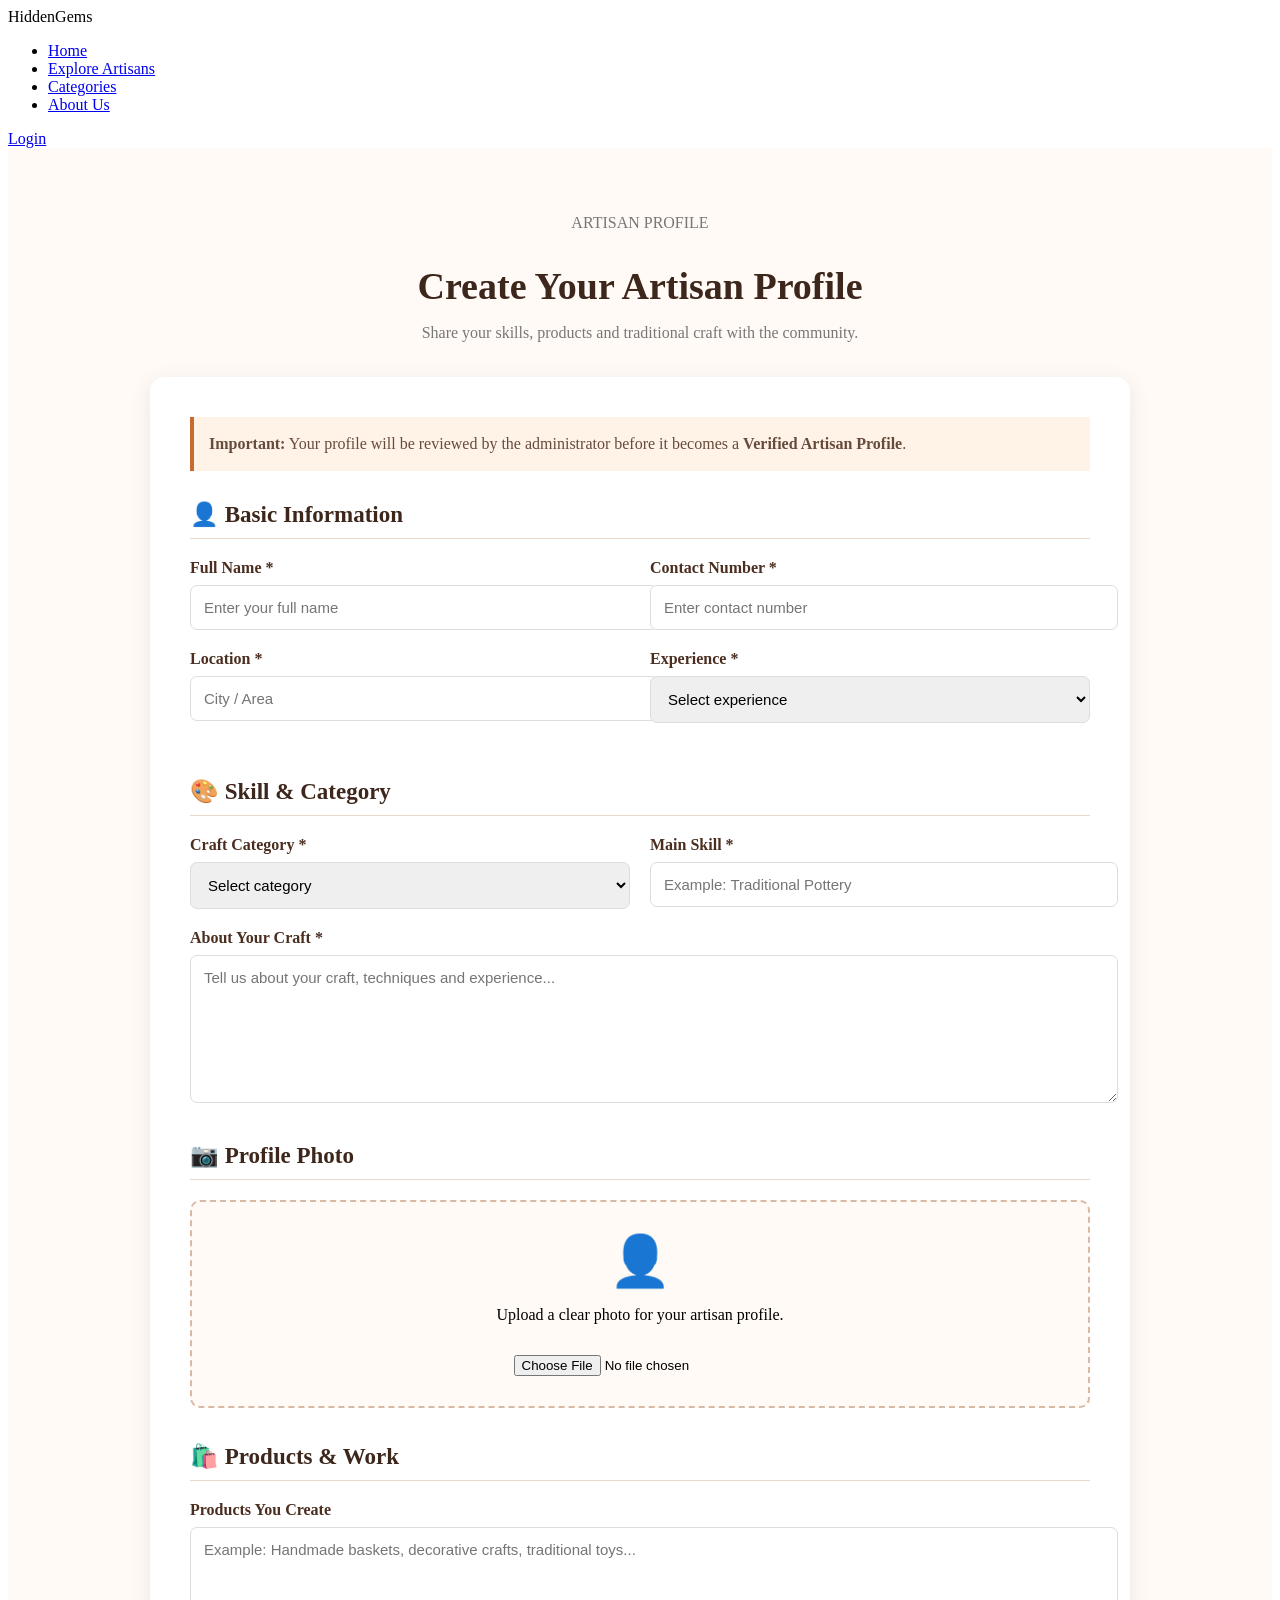
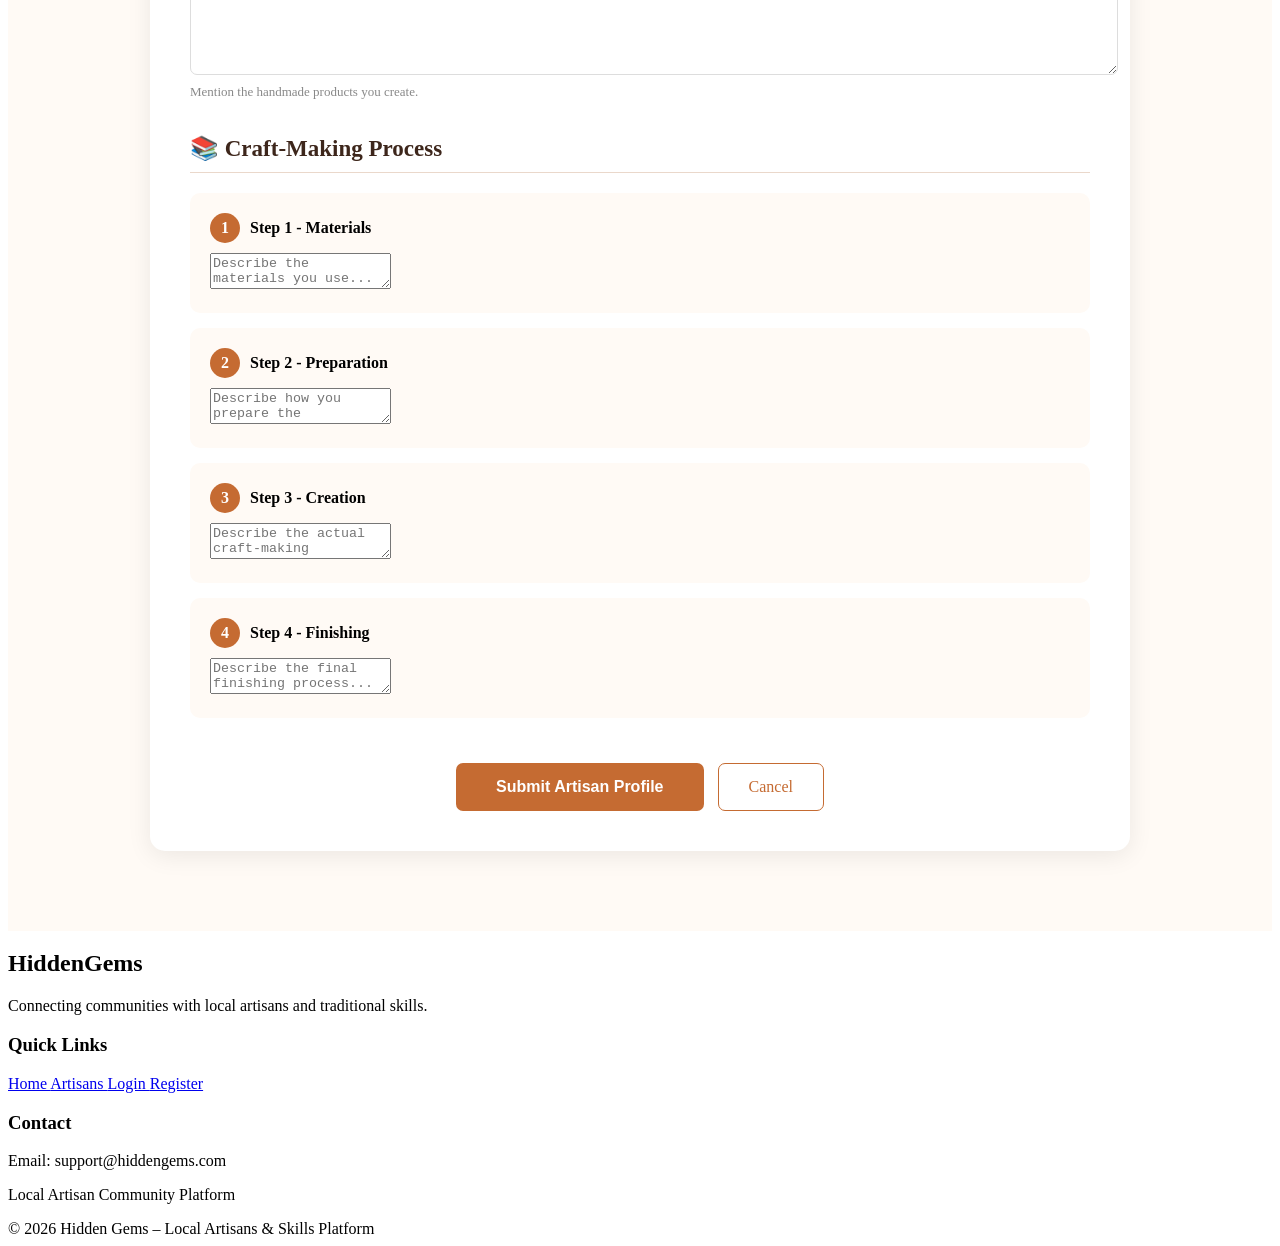
==== add-artisan.html @ 2cd4e985 "Initial commit" ====
<!DOCTYPE html>
<html lang="en">

<head>
    <meta charset="UTF-8">
    <meta name="viewport" content="width=device-width, initial-scale=1.0">

    <title>Add Artisan Profile | Hidden Gems</title>

    <link rel="stylesheet" href="css/style.css">

    <style>

        .form-page {
            background: #fffaf5;
            padding: 50px 20px 80px;
        }

        .form-header {
            text-align: center;
            margin-bottom: 35px;
        }

        .form-header h1 {
            color: #3d261b;
            font-size: 38px;
            margin-bottom: 10px;
        }

        .form-header p {
            color: #777;
        }

        .artisan-form {
            max-width: 900px;
            margin: auto;
            background: white;
            padding: 40px;
            border-radius: 15px;
            box-shadow: 0 5px 25px rgba(0,0,0,0.08);
        }

        .form-section {
            margin-bottom: 35px;
        }

        .form-section h2 {
            color: #3d261b;
            font-size: 23px;
            margin-bottom: 20px;
            padding-bottom: 10px;
            border-bottom: 1px solid #ead8cb;
        }

        .form-row {
            display: grid;
            grid-template-columns: 1fr 1fr;
            gap: 20px;
        }

        .form-group {
            margin-bottom: 20px;
        }

        .form-group label {
            display: block;
            color: #4b2e20;
            font-weight: bold;
            margin-bottom: 8px;
        }

        .form-group input,
        .form-group select,
        .form-group textarea {
            width: 100%;
            padding: 13px;
            border: 1px solid #ddd;
            border-radius: 7px;
            font-size: 15px;
            font-family: Arial, sans-serif;
        }

        .form-group textarea {
            min-height: 120px;
            resize: vertical;
        }

        .form-group input:focus,
        .form-group select:focus,
        .form-group textarea:focus {
            outline: none;
            border-color: #c56b32;
        }

        .form-note {
            color: #888;
            font-size: 13px;
            margin-top: 5px;
        }

        .photo-box {
            border: 2px dashed #d8b9a3;
            border-radius: 10px;
            padding: 30px;
            text-align: center;
            background: #fffaf5;
        }

        .photo-box .icon {
            font-size: 50px;
            margin-bottom: 10px;
        }

        .photo-box input {
            margin-top: 15px;
        }

        .process-box {
            background: #fffaf5;
            padding: 20px;
            border-radius: 10px;
            margin-bottom: 15px;
        }

        .process-title {
            display: flex;
            align-items: center;
            gap: 10px;
            margin-bottom: 10px;
        }

        .process-number {
            width: 30px;
            height: 30px;
            border-radius: 50%;
            background: #c56b32;
            color: white;

            display: flex;
            justify-content: center;
            align-items: center;

            font-weight: bold;
        }

        .submit-area {
            text-align: center;
            padding-top: 10px;
        }

        .submit-btn {
            background: #c56b32;
            color: white;
            border: none;
            padding: 15px 40px;
            border-radius: 7px;
            font-size: 16px;
            font-weight: bold;
            cursor: pointer;
        }

        .submit-btn:hover {
            background: #9f4f22;
        }

        .cancel-btn {
            display: inline-block;
            margin-left: 10px;
            padding: 14px 30px;
            border: 1px solid #c56b32;
            color: #c56b32;
            text-decoration: none;
            border-radius: 7px;
        }

        .verification-note {
            background: #fff3e8;
            border-left: 4px solid #c56b32;
            padding: 15px;
            margin-bottom: 30px;
            color: #664b3c;
            line-height: 1.5;
        }

        @media (max-width: 700px) {

            .artisan-form {
                padding: 25px;
            }

            .form-row {
                grid-template-columns: 1fr;
                gap: 0;
            }

            .form-header h1 {
                font-size: 30px;
            }

            .cancel-btn {
                margin-left: 0;
                margin-top: 10px;
            }
        }

    </style>

</head>


<body>


    <!-- Navigation -->

    <header>

        <nav class="navbar">

            <div class="logo">
                Hidden<span>Gems</span>
            </div>

            <ul class="nav-links">

                <li>
                    <a href="index.html">
                        Home
                    </a>
                </li>

                <li>
                    <a href="artisans.html">
                        Explore Artisans
                    </a>
                </li>

                <li>
                    <a href="index.html#categories">
                        Categories
                    </a>
                </li>

                <li>
                    <a href="index.html#about">
                        About Us
                    </a>
                </li>

            </ul>

            <div class="nav-buttons">

                <a href="login.html" class="login-btn">
                    Login
                </a>

            </div>

        </nav>

    </header>



    <!-- Form Page -->

    <section class="form-page">


        <div class="form-header">

            <p class="small-title">
                ARTISAN PROFILE
            </p>

            <h1>
                Create Your Artisan Profile
            </h1>

            <p>
                Share your skills, products and traditional
                craft with the community.
            </p>

        </div>



        <div class="artisan-form">


            <!-- Verification Notice -->

            <div class="verification-note">

                <strong>Important:</strong>

                Your profile will be reviewed by the
                administrator before it becomes a
                <strong>Verified Artisan Profile</strong>.

            </div>



            <form id="artisanForm">


                <!-- Basic Information -->

                <div class="form-section">

                    <h2>
                        👤 Basic Information
                    </h2>


                    <div class="form-row">


                        <div class="form-group">

                            <label for="artisanName">
                                Full Name *
                            </label>

                            <input
                                type="text"
                                id="artisanName"
                                placeholder="Enter your full name"
                                required
                            >

                        </div>


                        <div class="form-group">

                            <label for="phone">
                                Contact Number *
                            </label>

                            <input
                                type="tel"
                                id="phone"
                                placeholder="Enter contact number"
                                maxlength="10"
                                required
                            >

                        </div>


                    </div>


                    <div class="form-row">


                        <div class="form-group">

                            <label for="location">
                                Location *
                            </label>

                            <input
                                type="text"
                                id="location"
                                placeholder="City / Area"
                                required
                            >

                        </div>


                        <div class="form-group">

                            <label for="experience">
                                Experience *
                            </label>

                            <select
                                id="experience"
                                required
                            >

                                <option value="">
                                    Select experience
                                </option>

                                <option value="0-2">
                                    0 - 2 Years
                                </option>

                                <option value="3-5">
                                    3 - 5 Years
                                </option>

                                <option value="6-10">
                                    6 - 10 Years
                                </option>

                                <option value="10+">
                                    More than 10 Years
                                </option>

                            </select>

                        </div>


                    </div>

                </div>



                <!-- Skill Information -->

                <div class="form-section">

                    <h2>
                        🎨 Skill & Category
                    </h2>


                    <div class="form-row">


                        <div class="form-group">

                            <label for="category">
                                Craft Category *
                            </label>

                            <select
                                id="category"
                                required
                            >

                                <option value="">
                                    Select category
                                </option>

                                <option value="Handicrafts">
                                    Handicrafts
                                </option>

                                <option value="Pottery">
                                    Pottery
                                </option>

                                <option value="Painting">
                                    Painting
                                </option>

                                <option value="Textile">
                                    Textile
                                </option>

                                <option value="Woodwork">
                                    Woodwork
                                </option>

                                <option value="Jewellery">
                                    Jewellery
                                </option>

                                <option value="Other">
                                    Other
                                </option>

                            </select>

                        </div>


                        <div class="form-group">

                            <label for="skill">
                                Main Skill *
                            </label>

                            <input
                                type="text"
                                id="skill"
                                placeholder="Example: Traditional Pottery"
                                required
                            >

                        </div>


                    </div>


                    <div class="form-group">

                        <label for="aboutCraft">
                            About Your Craft *
                        </label>

                        <textarea
                            id="aboutCraft"
                            placeholder="Tell us about your craft, techniques and experience..."
                            required
                        ></textarea>

                    </div>

                </div>



                <!-- Profile Photo -->

                <div class="form-section">

                    <h2>
                        📷 Profile Photo
                    </h2>


                    <div class="photo-box">

                        <div class="icon">
                            👤
                        </div>

                        <p>
                            Upload a clear photo for your
                            artisan profile.
                        </p>

                        <input
                            type="file"
                            id="profilePhoto"
                            accept="image/*"
                        >

                    </div>

                </div>



                <!-- Products -->

                <div class="form-section">

                    <h2>
                        🛍️ Products & Work
                    </h2>


                    <div class="form-group">

                        <label for="products">
                            Products You Create
                        </label>

                        <textarea
                            id="products"
                            placeholder="Example: Handmade baskets, decorative crafts, traditional toys..."
                        ></textarea>

                        <p class="form-note">
                            Mention the handmade products you create.
                        </p>

                    </div>

                </div>



                <!-- Craft Process -->

                <div class="form-section">

                    <h2>
                        📚 Craft-Making Process
                    </h2>


                    <div class="process-box">

                        <div class="process-title">

                            <div class="process-number">
                                1
                            </div>

                            <strong>
                                Step 1 - Materials
                            </strong>

                        </div>

                        <textarea
                            id="step1"
                            placeholder="Describe the materials you use..."
                        ></textarea>

                    </div>


                    <div class="process-box">

                        <div class="process-title">

                            <div class="process-number">
                                2
                            </div>

                            <strong>
                                Step 2 - Preparation
                            </strong>

                        </div>

                        <textarea
                            id="step2"
                            placeholder="Describe how you prepare the materials..."
                        ></textarea>

                    </div>


                    <div class="process-box">

                        <div class="process-title">

                            <div class="process-number">
                                3
                            </div>

                            <strong>
                                Step 3 - Creation
                            </strong>

                        </div>

                        <textarea
                            id="step3"
                            placeholder="Describe the actual craft-making process..."
                        ></textarea>

                    </div>


                    <div class="process-box">

                        <div class="process-title">

                            <div class="process-number">
                                4
                            </div>

                            <strong>
                                Step 4 - Finishing
                            </strong>

                        </div>

                        <textarea
                            id="step4"
                            placeholder="Describe the final finishing process..."
                        ></textarea>

                    </div>

                </div>



                <!-- Submit -->

                <div class="submit-area">

                    <button
                        type="submit"
                        class="submit-btn">

                        Submit Artisan Profile

                    </button>


                    <a
                        href="artisans.html"
                        class="cancel-btn">

                        Cancel

                    </a>

                </div>


            </form>

        </div>

    </section>



    <!-- Footer -->

    <footer>

        <div class="footer-content">


            <div>

                <h2>
                    Hidden<span>Gems</span>
                </h2>

                <p>
                    Connecting communities with local
                    artisans and traditional skills.
                </p>

            </div>


            <div>

                <h3>
                    Quick Links
                </h3>

                <a href="index.html">
                    Home
                </a>

                <a href="artisans.html">
                    Artisans
                </a>

                <a href="login.html">
                    Login
                </a>

                <a href="register.html">
                    Register
                </a>

            </div>


            <div>

                <h3>
                    Contact
                </h3>

                <p>
                    Email: support@hiddengems.com
                </p>

                <p>
                    Local Artisan Community Platform
                </p>

            </div>


        </div>


        <div class="copyright">

            © 2026 Hidden Gems – Local Artisans & Skills Platform

        </div>

    </footer>



    <!-- JavaScript -->

    <script>

        document
        .getElementById("artisanForm")
        .addEventListener("submit", function(event) {

            event.preventDefault();

            alert(
                "Your artisan profile has been submitted successfully! It will be reviewed by the administrator."
            );

            this.reset();

        });

    </script>


</body>

</html>
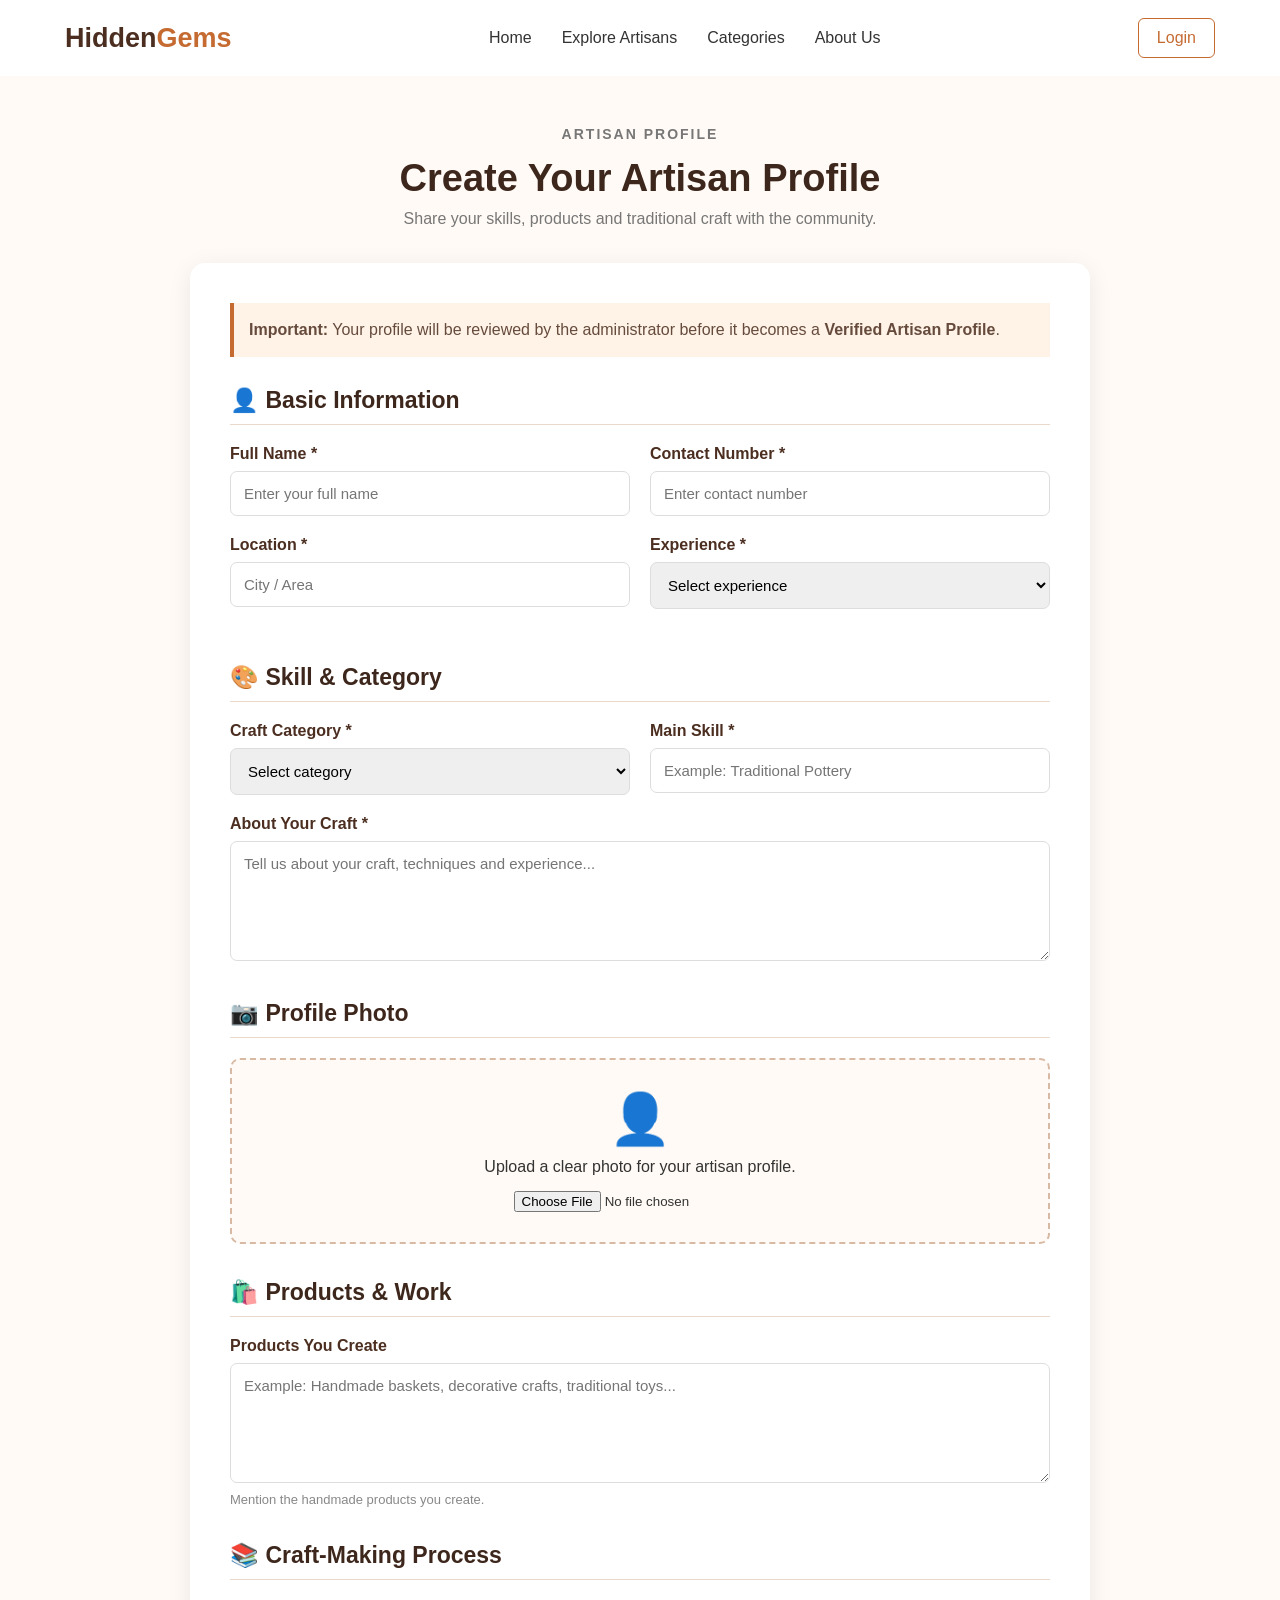
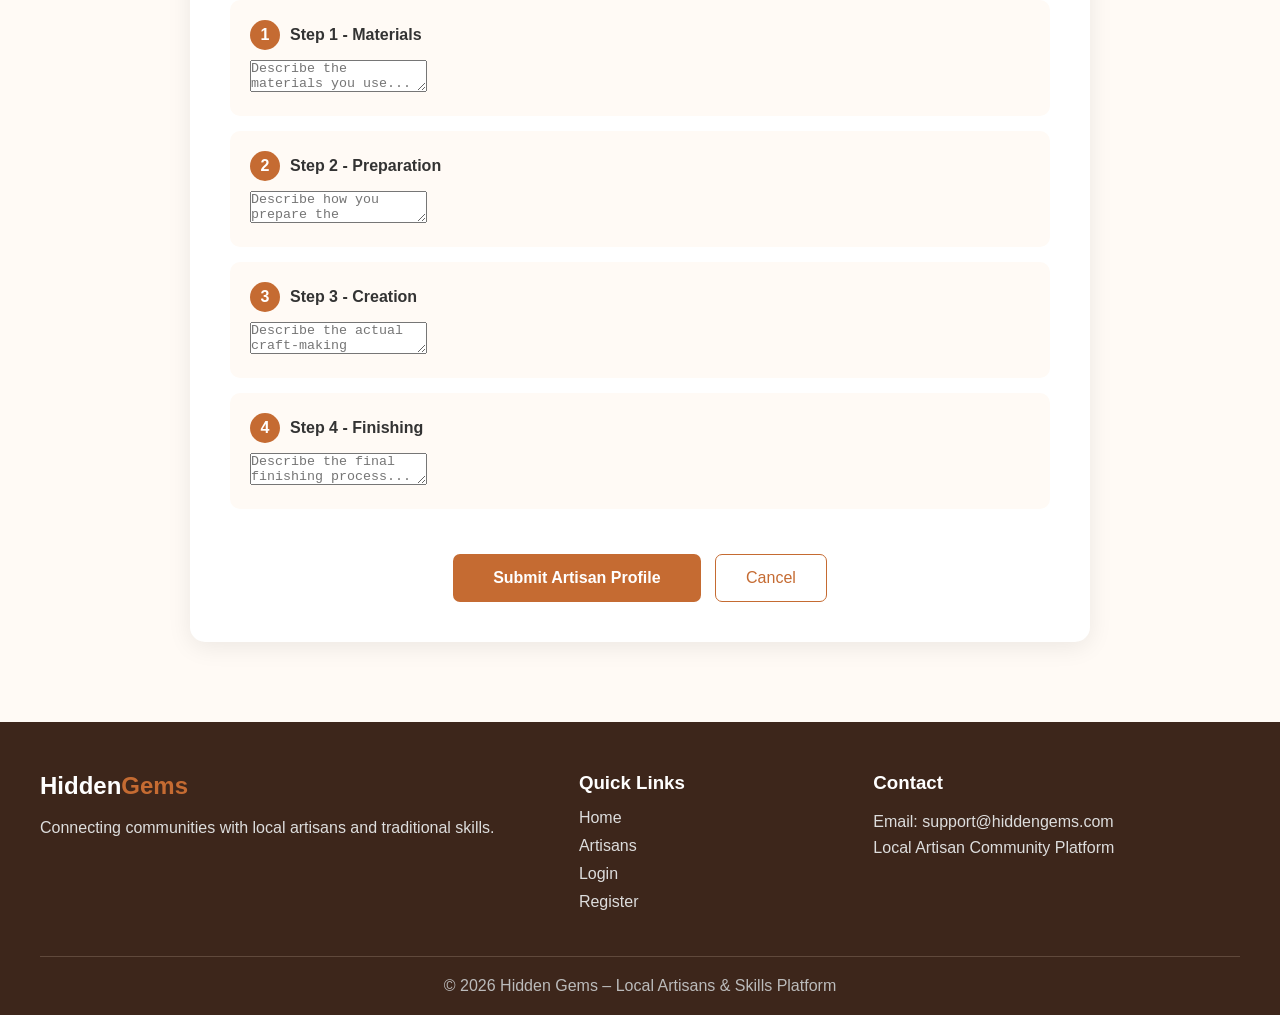
==== commit 8ee0d8a0: "Update add-artisan.html" ====
--- a/add-artisan.html
+++ b/add-artisan.html
@@ -7,7 +7,7 @@
 
     <title>Add Artisan Profile | Hidden Gems</title>
 
-    <link rel="stylesheet" href="css/style.css">
+    <link rel="stylesheet" href="style.css">
 
     <style>
 
@@ -806,4 +806,4 @@
 
 </body>
 
-</html>+</html>
--- a/style.css
+++ b/style.css
@@ -0,0 +1,437 @@
+* {
+    margin: 0;
+    padding: 0;
+    box-sizing: border-box;
+}
+
+html {
+    scroll-behavior: smooth;
+}
+
+body {
+    font-family: Arial, sans-serif;
+    color: #333;
+    background: #fffaf5;
+}
+
+/* Navbar */
+
+header {
+    background: white;
+    box-shadow: 0 2px 10px rgba(0,0,0,0.08);
+}
+
+.navbar {
+    max-width: 1200px;
+    margin: auto;
+    padding: 18px 25px;
+
+    display: flex;
+    align-items: center;
+    justify-content: space-between;
+}
+
+.logo {
+    font-size: 27px;
+    font-weight: bold;
+    color: #4b2e20;
+}
+
+.logo span,
+footer span {
+    color: #c56b32;
+}
+
+.nav-links {
+    list-style: none;
+    display: flex;
+    gap: 30px;
+}
+
+.nav-links a {
+    text-decoration: none;
+    color: #333;
+    font-weight: 500;
+}
+
+.nav-links a:hover {
+    color: #c56b32;
+}
+
+.nav-buttons {
+    display: flex;
+    gap: 10px;
+}
+
+.login-btn,
+.register-btn {
+    text-decoration: none;
+    padding: 10px 18px;
+    border-radius: 6px;
+}
+
+.login-btn {
+    color: #c56b32;
+    border: 1px solid #c56b32;
+}
+
+.register-btn {
+    color: white;
+    background: #c56b32;
+}
+
+
+/* Hero */
+
+.hero {
+    min-height: 600px;
+    max-width: 1200px;
+    margin: auto;
+    padding: 80px 25px;
+
+    display: flex;
+    align-items: center;
+    justify-content: space-between;
+    gap: 50px;
+}
+
+.hero-content {
+    width: 55%;
+}
+
+.small-title {
+    color: #c56b32;
+    font-size: 14px;
+    font-weight: bold;
+    letter-spacing: 2px;
+    margin-bottom: 15px;
+}
+
+.hero h1 {
+    font-size: 52px;
+    line-height: 1.15;
+    color: #3d261b;
+    margin-bottom: 25px;
+}
+
+.hero h1 span {
+    color: #c56b32;
+}
+
+.hero-text {
+    font-size: 18px;
+    line-height: 1.7;
+    color: #666;
+    margin-bottom: 30px;
+}
+
+.hero-buttons {
+    display: flex;
+    gap: 15px;
+}
+
+.primary-btn,
+.secondary-btn {
+    display: inline-block;
+    text-decoration: none;
+    padding: 14px 24px;
+    border-radius: 7px;
+    font-weight: bold;
+}
+
+.primary-btn {
+    background: #c56b32;
+    color: white;
+}
+
+.secondary-btn {
+    border: 2px solid #c56b32;
+    color: #c56b32;
+}
+
+.primary-btn:hover {
+    background: #9f4f22;
+}
+
+.secondary-btn:hover {
+    background: #fff0e5;
+}
+
+
+/* Hero Image Card */
+
+.hero-image {
+    width: 40%;
+    display: flex;
+    justify-content: center;
+}
+
+.image-card {
+    width: 350px;
+    height: 350px;
+
+    background: #f1d3b9;
+    border-radius: 30px;
+
+    display: flex;
+    flex-direction: column;
+    align-items: center;
+    justify-content: center;
+
+    text-align: center;
+    padding: 30px;
+
+    box-shadow: 10px 15px 30px rgba(0,0,0,0.12);
+}
+
+.craft-icon {
+    font-size: 100px;
+    margin-bottom: 20px;
+}
+
+.image-card h3 {
+    color: #4b2e20;
+    font-size: 25px;
+    margin-bottom: 10px;
+}
+
+.image-card p {
+    color: #664b3c;
+}
+
+
+/* Categories */
+
+.categories {
+    padding: 80px 25px;
+    background: white;
+}
+
+.section-heading {
+    text-align: center;
+    margin-bottom: 45px;
+}
+
+.section-heading p {
+    color: #c56b32;
+    font-size: 14px;
+    font-weight: bold;
+    letter-spacing: 2px;
+}
+
+.section-heading h2 {
+    font-size: 36px;
+    color: #3d261b;
+    margin: 10px 0;
+}
+
+.section-heading span {
+    color: #777;
+}
+
+.category-container {
+    max-width: 1200px;
+    margin: auto;
+
+    display: grid;
+    grid-template-columns: repeat(3, 1fr);
+    gap: 25px;
+}
+
+.category-card {
+    background: #fffaf5;
+    border: 1px solid #f0dfd2;
+    padding: 30px;
+    border-radius: 12px;
+    text-align: center;
+    cursor: pointer;
+
+    transition: 0.3s;
+}
+
+.category-card:hover {
+    transform: translateY(-7px);
+    box-shadow: 0 10px 25px rgba(0,0,0,0.1);
+}
+
+.category-icon {
+    font-size: 50px;
+    margin-bottom: 15px;
+}
+
+.category-card h3 {
+    color: #4b2e20;
+    margin-bottom: 8px;
+}
+
+.category-card p {
+    color: #777;
+}
+
+
+/* About */
+
+.about {
+    max-width: 1200px;
+    margin: auto;
+    padding: 90px 25px;
+
+    display: flex;
+    justify-content: space-between;
+    align-items: center;
+    gap: 60px;
+}
+
+.about-content {
+    width: 60%;
+}
+
+.about h2 {
+    font-size: 38px;
+    color: #3d261b;
+    margin-bottom: 20px;
+}
+
+.about p {
+    color: #666;
+    line-height: 1.7;
+    margin-bottom: 15px;
+}
+
+.about .primary-btn {
+    margin-top: 15px;
+}
+
+.about-box {
+    width: 35%;
+
+    background: #f1d3b9;
+    padding: 35px;
+    border-radius: 15px;
+}
+
+.about-item {
+    display: flex;
+    justify-content: space-between;
+
+    padding: 20px 0;
+    border-bottom: 1px solid rgba(0,0,0,0.1);
+}
+
+.about-item:last-child {
+    border-bottom: none;
+}
+
+.about-item strong {
+    font-size: 28px;
+    color: #9f4f22;
+}
+
+.about-item span {
+    color: #5b4032;
+}
+
+
+/* Footer */
+
+footer {
+    background: #3d261b;
+    color: white;
+    padding: 50px 25px 20px;
+}
+
+.footer-content {
+    max-width: 1200px;
+    margin: auto;
+
+    display: grid;
+    grid-template-columns: 2fr 1fr 1.5fr;
+    gap: 50px;
+}
+
+.footer-content h2 {
+    margin-bottom: 15px;
+}
+
+.footer-content h3 {
+    margin-bottom: 15px;
+}
+
+.footer-content p {
+    color: #ddd;
+    line-height: 1.6;
+}
+
+.footer-content a {
+    display: block;
+    color: #ddd;
+    text-decoration: none;
+    margin-bottom: 10px;
+}
+
+.footer-content a:hover {
+    color: #f1b07e;
+}
+
+.copyright {
+    max-width: 1200px;
+    margin: 35px auto 0;
+    padding-top: 20px;
+    border-top: 1px solid #60493c;
+
+    text-align: center;
+    color: #bbb;
+}
+
+
+/* Mobile */
+
+@media (max-width: 768px) {
+
+    .navbar {
+        flex-direction: column;
+        gap: 20px;
+    }
+
+    .nav-links {
+        flex-wrap: wrap;
+        justify-content: center;
+        gap: 15px;
+    }
+
+    .hero {
+        flex-direction: column;
+        text-align: center;
+    }
+
+    .hero-content,
+    .hero-image {
+        width: 100%;
+    }
+
+    .hero h1 {
+        font-size: 38px;
+    }
+
+    .hero-buttons {
+        justify-content: center;
+        flex-wrap: wrap;
+    }
+
+    .category-container {
+        grid-template-columns: 1fr;
+    }
+
+    .about {
+        flex-direction: column;
+    }
+
+    .about-content,
+    .about-box {
+        width: 100%;
+    }
+
+    .footer-content {
+        grid-template-columns: 1fr;
+    }
+}
